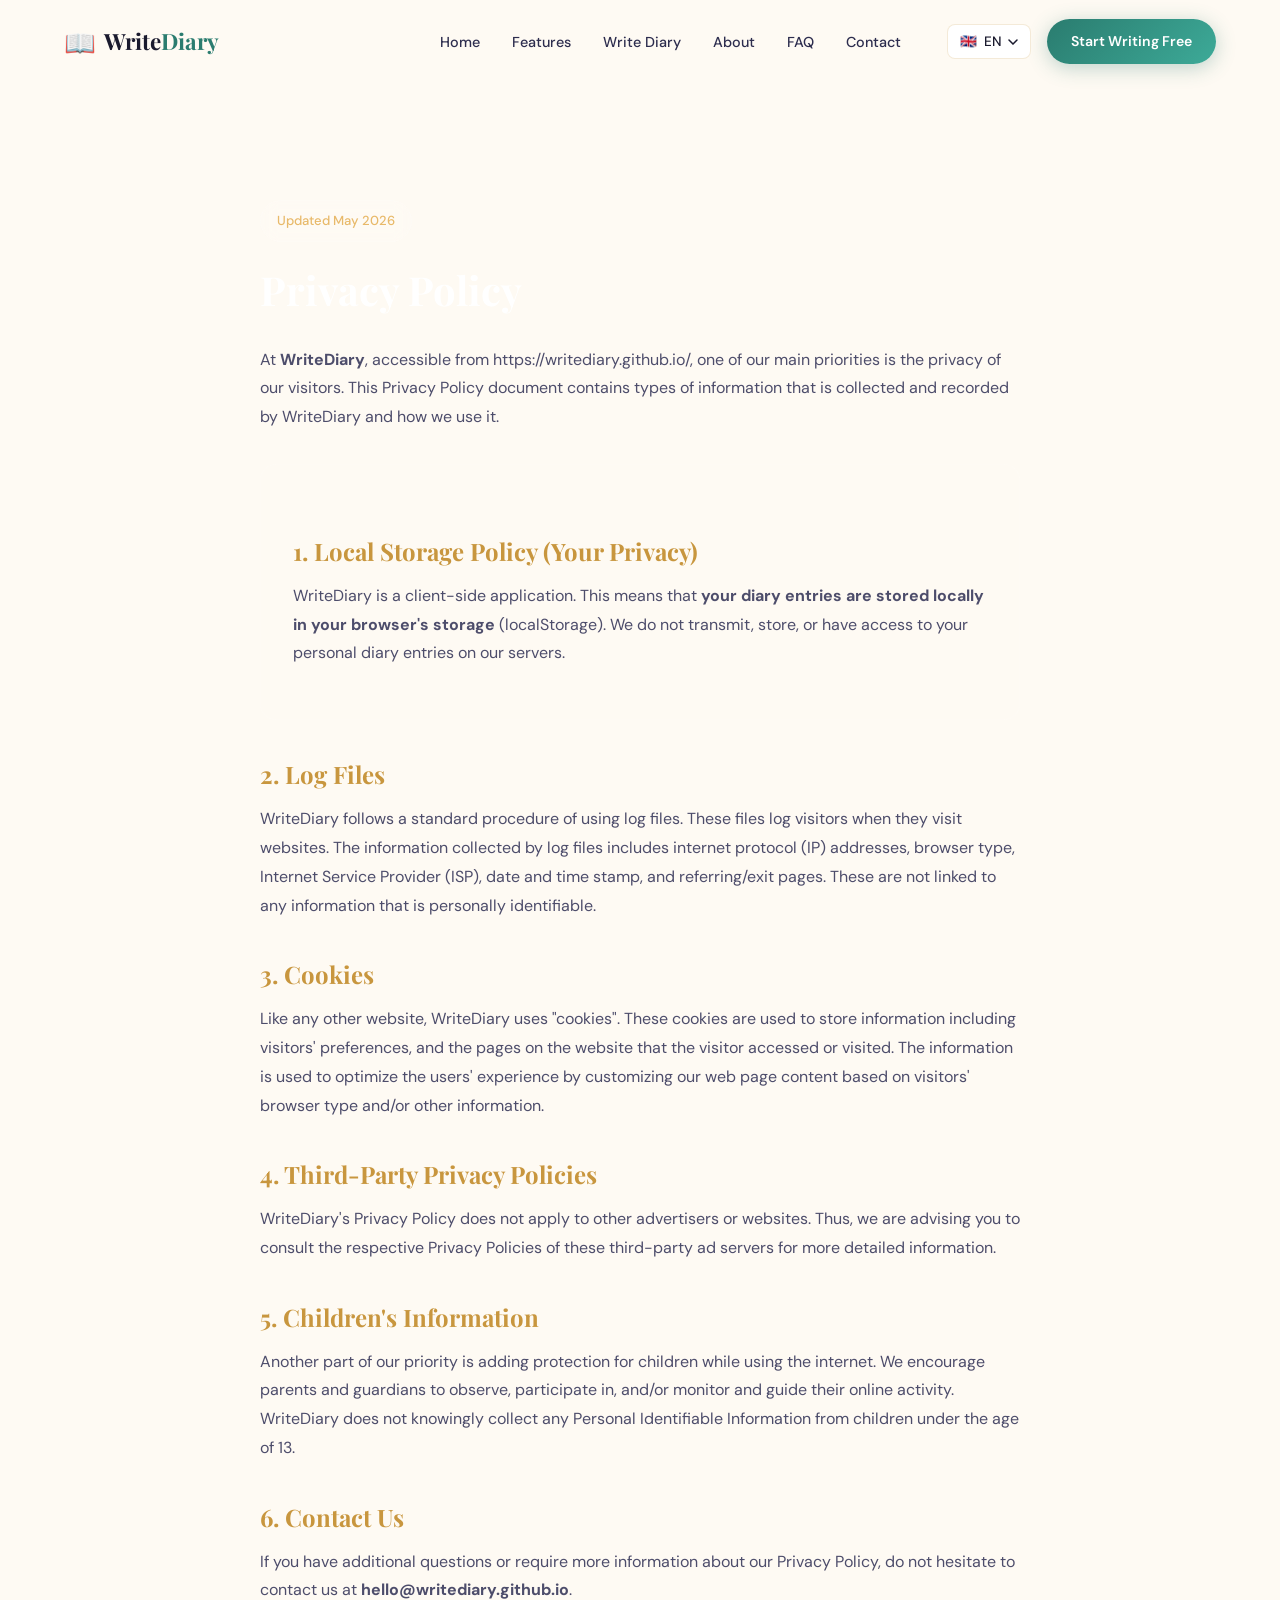
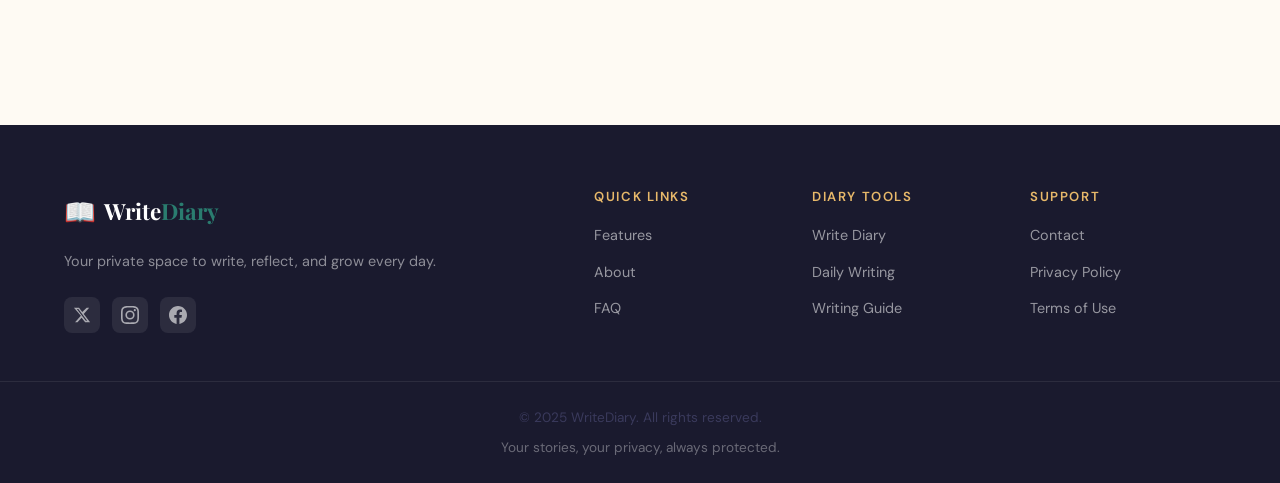
==== privacy.html @ 318371ab "Create privacy.html" ====
<!DOCTYPE html>
<html lang="en">
<head>
  <meta charset="UTF-8" />
  <meta name="viewport" content="width=device-width, initial-scale=1.0" />
  <title>Privacy Policy – WriteDiary</title>
  <meta name="description" content="Privacy Policy for WriteDiary. Learn how we protect your personal diary entries and data." />
  <link rel="stylesheet" href="css/style.css" />
  <link rel="icon" type="image/png" sizes="32x32" href="/favicon.png">
  <style>
    .legal-content { max-width: 800px; margin: 120px auto; padding: 0 20px; color: var(--text-color); line-height: 1.8; }
    .legal-content h1 { font-size: 2.5rem; margin-bottom: 2rem; color: #fff; }
    .legal-content h2 { font-size: 1.5rem; margin-top: 2.5rem; margin-bottom: 1rem; color: var(--gold); }
    .legal-content p { margin-bottom: 1.2rem; opacity: 0.9; }
    .legal-card { background: rgba(255,255,255,0.03); border: 1px solid rgba(255,255,255,0.1); padding: 2rem; border-radius: 16px; margin-top: 2rem; }
  </style>
</head>
<body>

<header id="site-header"></header>

<div class="page-wrapper">
  <article class="legal-content">
    <div class="hero-badge">Updated May 2026</div>
    <h1>Privacy Policy</h1>
    
    <p>At <strong>WriteDiary</strong>, accessible from https://writediary.github.io/, one of our main priorities is the privacy of our visitors. This Privacy Policy document contains types of information that is collected and recorded by WriteDiary and how we use it.</p>

    <div class="legal-card">
      <h2>1. Local Storage Policy (Your Privacy)</h2>
      <p>WriteDiary is a client-side application. This means that <strong>your diary entries are stored locally in your browser's storage</strong> (localStorage). We do not transmit, store, or have access to your personal diary entries on our servers.</p>
    </div>

    <h2>2. Log Files</h2>
    <p>WriteDiary follows a standard procedure of using log files. These files log visitors when they visit websites. The information collected by log files includes internet protocol (IP) addresses, browser type, Internet Service Provider (ISP), date and time stamp, and referring/exit pages. These are not linked to any information that is personally identifiable.</p>

    <h2>3. Cookies</h2>
    <p>Like any other website, WriteDiary uses "cookies". These cookies are used to store information including visitors' preferences, and the pages on the website that the visitor accessed or visited. The information is used to optimize the users' experience by customizing our web page content based on visitors' browser type and/or other information.</p>

    <h2>4. Third-Party Privacy Policies</h2>
    <p>WriteDiary's Privacy Policy does not apply to other advertisers or websites. Thus, we are advising you to consult the respective Privacy Policies of these third-party ad servers for more detailed information.</p>

    <h2>5. Children's Information</h2>
    <p>Another part of our priority is adding protection for children while using the internet. We encourage parents and guardians to observe, participate in, and/or monitor and guide their online activity. WriteDiary does not knowingly collect any Personal Identifiable Information from children under the age of 13.</p>

    <h2>6. Contact Us</h2>
    <p>If you have additional questions or require more information about our Privacy Policy, do not hesitate to contact us at <strong>hello@writediary.github.io</strong>.</p>
  </article>
</div>

<footer id="site-footer"></footer>

<script src="js/header.js"></script>
<script src="js/footer.js"></script>
</body>
</html>
---- css/style.css ----
/* =============================================
   WriteDiary - Main Stylesheet
   Educational Stylish Theme
   ============================================= */

@import url('https://fonts.googleapis.com/css2?family=Playfair+Display:ital,wght@0,400;0,600;0,700;1,400;1,600&family=DM+Sans:wght@300;400;500;600&family=Caveat:wght@400;600&display=swap');

/* ── CSS Variables ── */
:root {
  --ink: #1a1a2e;
  --ink-soft: #2d2d4e;
  --paper: #fefaf3;
  --paper-warm: #f7f0e3;
  --cream: #f0e6d3;
  --gold: #c8963e;
  --gold-light: #e8b96a;
  --teal: #2a7c6f;
  --teal-light: #3daa98;
  --coral: #e05c5c;
  --lavender: #8b6fc0;
  --white: #ffffff;
  --text-body: #3a3a5c;
  --text-muted: #7a7a9a;
  --border: rgba(200, 150, 62, 0.2);
  --shadow-sm: 0 2px 12px rgba(26,26,46,0.08);
  --shadow-md: 0 8px 32px rgba(26,26,46,0.12);
  --shadow-lg: 0 20px 60px rgba(26,26,46,0.18);
  --radius: 16px;
  --radius-sm: 8px;
  --transition: 0.35s cubic-bezier(0.4, 0, 0.2, 1);
}

/* ── Reset & Base ── */
*, *::before, *::after { box-sizing: border-box; margin: 0; padding: 0; }
html { scroll-behavior: smooth; font-size: 16px; }
body {
  font-family: 'DM Sans', sans-serif;
  background: var(--paper);
  color: var(--text-body);
  line-height: 1.7;
  overflow-x: hidden;
}
img { max-width: 100%; height: auto; display: block; }
a { text-decoration: none; color: inherit; transition: color var(--transition); }
ul { list-style: none; }
button { cursor: pointer; border: none; background: none; font-family: inherit; }

/* ── Typography ── */
h1,h2,h3,h4 { font-family: 'Playfair Display', serif; color: var(--ink); line-height: 1.2; }
h1 { font-size: clamp(2.4rem, 5vw, 4rem); }
h2 { font-size: clamp(1.8rem, 3.5vw, 2.8rem); }
h3 { font-size: clamp(1.2rem, 2.5vw, 1.6rem); }
p { color: var(--text-body); }

.section-label {
  font-family: 'DM Sans', sans-serif;
  font-size: 0.78rem;
  font-weight: 600;
  letter-spacing: 0.18em;
  text-transform: uppercase;
  color: var(--gold);
  display: block;
  margin-bottom: 0.75rem;
}
.section-title { margin-bottom: 1rem; }
.section-subtitle {
  font-size: 1.1rem;
  color: var(--text-muted);
  max-width: 560px;
  margin: 0 auto 3rem;
}
.text-center { text-align: center; }

/* ── Buttons ── */
.btn-primary {
  display: inline-flex; align-items: center; gap: 0.5rem;
  background: linear-gradient(135deg, var(--teal), var(--teal-light));
  color: var(--white);
  padding: 0.85rem 2rem;
  border-radius: 50px;
  font-weight: 600;
  font-size: 0.95rem;
  transition: var(--transition);
  box-shadow: 0 4px 20px rgba(42,124,111,0.3);
  white-space: nowrap;
}
.btn-primary:hover {
  transform: translateY(-2px);
  box-shadow: 0 8px 30px rgba(42,124,111,0.45);
  color: var(--white);
}
.btn-secondary {
  display: inline-flex; align-items: center; gap: 0.5rem;
  background: transparent;
  color: var(--ink);
  padding: 0.85rem 2rem;
  border-radius: 50px;
  font-weight: 600;
  font-size: 0.95rem;
  border: 2px solid var(--border);
  transition: var(--transition);
}
.btn-secondary:hover {
  border-color: var(--teal);
  color: var(--teal);
  transform: translateY(-2px);
}
.btn-gold {
  background: linear-gradient(135deg, var(--gold), var(--gold-light));
  color: var(--white);
  padding: 1rem 2.4rem;
  border-radius: 50px;
  font-weight: 700;
  font-size: 1rem;
  display: inline-flex; align-items: center; gap: 0.6rem;
  box-shadow: 0 6px 24px rgba(200,150,62,0.35);
  transition: var(--transition);
}
.btn-gold:hover { transform: translateY(-3px); box-shadow: 0 10px 35px rgba(200,150,62,0.5); color: var(--white); }

/* ── Navbar ── */
.navbar {
  position: fixed; top: 0; left: 0; right: 0; z-index: 1000;
  padding: 1.2rem 0;
  transition: var(--transition);
  background: transparent;
}
.navbar.scrolled {
  background: rgba(254,250,243,0.95);
  backdrop-filter: blur(20px);
  box-shadow: var(--shadow-sm);
  padding: 0.75rem 0;
}
.nav-container {
  max-width: 1200px;
  margin: 0 auto;
  padding: 0 1.5rem;
  display: flex;
  align-items: center;
  gap: 2rem;
}
.logo {
  display: flex; align-items: center; gap: 0.5rem;
  font-family: 'Playfair Display', serif;
  font-size: 1.4rem;
  font-weight: 700;
  color: var(--ink);
  flex-shrink: 0;
}
.logo-icon { font-size: 1.6rem; }
.logo-accent { color: var(--teal); }
.nav-links {
  display: flex; align-items: center; gap: 0.2rem;
  margin-left: auto;
}
.nav-links a {
  padding: 0.5rem 0.9rem;
  border-radius: var(--radius-sm);
  font-size: 0.9rem;
  font-weight: 500;
  color: var(--ink-soft);
  transition: var(--transition);
}
.nav-links a:hover { color: var(--teal); background: rgba(42,124,111,0.06); }
.nav-actions { display: flex; align-items: center; gap: 1rem; flex-shrink: 0; }
.nav-cta { padding: 0.65rem 1.5rem; font-size: 0.88rem; }
.nav-toggle { display: none; flex-direction: column; gap: 5px; padding: 6px; }
.nav-toggle span {
  display: block; width: 24px; height: 2px;
  background: var(--ink); border-radius: 2px;
  transition: var(--transition);
}
.nav-toggle.active span:nth-child(1) { transform: rotate(45deg) translate(5px,5px); }
.nav-toggle.active span:nth-child(2) { opacity: 0; }
.nav-toggle.active span:nth-child(3) { transform: rotate(-45deg) translate(5px,-5px); }

/* ── Language Selector ── */
.lang-selector { position: relative; }
.lang-btn {
  display: flex; align-items: center; gap: 0.4rem;
  padding: 0.5rem 0.75rem;
  border-radius: var(--radius-sm);
  border: 1px solid var(--border);
  background: var(--white);
  font-size: 0.85rem;
  font-weight: 500;
  color: var(--ink);
  transition: var(--transition);
}
.lang-btn:hover { border-color: var(--teal); color: var(--teal); }
.lang-dropdown {
  position: absolute; top: calc(100% + 8px); right: 0;
  background: var(--white);
  border: 1px solid var(--border);
  border-radius: var(--radius-sm);
  box-shadow: var(--shadow-md);
  min-width: 160px;
  opacity: 0; transform: translateY(-8px);
  pointer-events: none;
  transition: var(--transition);
  overflow: hidden;
}
.lang-dropdown.open { opacity: 1; transform: translateY(0); pointer-events: all; }
.lang-dropdown li {
  padding: 0.6rem 1rem;
  font-size: 0.9rem;
  cursor: pointer;
  transition: background var(--transition);
}
.lang-dropdown li:hover { background: var(--cream); }
.lang-dropdown li[aria-selected="true"] { background: rgba(42,124,111,0.08); color: var(--teal); font-weight: 600; }

/* ── Page Layout ── */
.page-wrapper { padding-top: 80px; }
section { padding: 5rem 0; }
.container { max-width: 1200px; margin: 0 auto; padding: 0 1.5rem; }

/* ── Paper texture lines ── */
.lined-bg {
  background-image: repeating-linear-gradient(
    transparent, transparent 31px,
    rgba(200,150,62,0.1) 31px, rgba(200,150,62,0.1) 32px
  );
  background-size: 100% 32px;
}

/* ── Hero ── */
#home {
  min-height: 100vh;
  background: linear-gradient(160deg, var(--ink) 0%, var(--ink-soft) 60%, #1a2a4a 100%);
  display: flex; align-items: center;
  position: relative;
  overflow: hidden;
  padding-top: 0;
}
.hero-bg-pattern {
  position: absolute; inset: 0; opacity: 0.04;
  background-image: repeating-linear-gradient(
    90deg, var(--white) 0, var(--white) 1px, transparent 0, transparent 50%
  ), repeating-linear-gradient(
    180deg, var(--white) 0, var(--white) 1px, transparent 0, transparent 50%
  );
  background-size: 40px 40px;
}
.hero-glow {
  position: absolute;
  border-radius: 50%;
  filter: blur(80px);
  pointer-events: none;
}
.hero-glow-1 {
  width: 500px; height: 500px;
  background: radial-gradient(circle, rgba(42,124,111,0.3), transparent);
  top: -100px; right: -100px;
  animation: floatGlow 8s ease-in-out infinite;
}
.hero-glow-2 {
  width: 400px; height: 400px;
  background: radial-gradient(circle, rgba(200,150,62,0.2), transparent);
  bottom: -100px; left: -50px;
  animation: floatGlow 10s ease-in-out infinite reverse;
}
@keyframes floatGlow {
  0%,100% { transform: translate(0,0); }
  50% { transform: translate(30px,-30px); }
}
.hero-content {
  position: relative; z-index: 1;
  display: grid; grid-template-columns: 1fr 1fr;
  align-items: center; gap: 4rem;
  max-width: 1200px; margin: 0 auto; padding: 0 1.5rem;
  width: 100%;
}
.hero-text { color: var(--white); }
.hero-badge {
  display: inline-flex; align-items: center; gap: 0.5rem;
  background: rgba(255,255,255,0.08);
  border: 1px solid rgba(255,255,255,0.15);
  padding: 0.5rem 1rem;
  border-radius: 50px;
  font-size: 0.82rem;
  font-weight: 500;
  color: var(--gold-light);
  margin-bottom: 1.5rem;
  backdrop-filter: blur(8px);
  animation: fadeInUp 0.8s ease both;
}
.hero-title {
  color: var(--white);
  margin-bottom: 1.2rem;
  animation: fadeInUp 0.8s ease 0.1s both;
}
.hero-title em {
  font-style: italic;
  color: var(--gold-light);
  font-family: 'Caveat', cursive;
  font-size: 1.1em;
}
.hero-subtitle {
  font-size: 1.1rem;
  color: rgba(255,255,255,0.7);
  margin-bottom: 2.5rem;
  max-width: 480px;
  animation: fadeInUp 0.8s ease 0.2s both;
}
.hero-cta {
  display: flex; gap: 1rem; flex-wrap: wrap;
  animation: fadeInUp 0.8s ease 0.3s both;
}
.hero-stats {
  display: flex; gap: 2rem; margin-top: 3rem;
  animation: fadeInUp 0.8s ease 0.4s both;
}
.hero-stat-num {
  font-family: 'Playfair Display', serif;
  font-size: 1.8rem; font-weight: 700;
  color: var(--gold-light);
}
.hero-stat-label { font-size: 0.82rem; color: rgba(255,255,255,0.55); }

/* ── Diary Mockup ── */
.hero-mockup {
  animation: fadeInRight 1s ease 0.3s both;
}
.diary-book {
  background: var(--paper);
  border-radius: 4px 20px 20px 4px;
  box-shadow: -8px 0 0 var(--gold), var(--shadow-lg), 0 0 0 1px rgba(200,150,62,0.3);
  padding: 2.5rem;
  position: relative;
  min-height: 420px;
  display: flex; flex-direction: column;
  overflow: hidden;
}
.diary-book::before {
  content: '';
  position: absolute; left: 0; top: 0; bottom: 0; width: 8px;
  background: linear-gradient(135deg, var(--gold), var(--gold-light));
  border-radius: 4px 0 0 4px;
}
.diary-header {
  display: flex; justify-content: space-between; align-items: center;
  margin-bottom: 1.5rem; padding-bottom: 1rem;
  border-bottom: 1px solid var(--border);
}
.diary-date {
  font-family: 'Caveat', cursive;
  font-size: 1.1rem; color: var(--gold);
}
.diary-mood { font-size: 1.4rem; }
.diary-body { flex: 1; }
.diary-title-input {
  font-family: 'Playfair Display', serif;
  font-size: 1.3rem; font-weight: 600;
  color: var(--ink); margin-bottom: 1rem;
  border: none; background: none; width: 100%;
  outline: none;
}
.diary-lines {
  display: flex; flex-direction: column; gap: 0.6rem;
}
.diary-line {
  height: 1px;
  background: rgba(200,150,62,0.2);
  position: relative;
}
.diary-line.has-text::after {
  content: attr(data-text);
  position: absolute; top: -10px; left: 0;
  font-family: 'Caveat', cursive;
  font-size: 1rem; color: var(--text-body);
  white-space: nowrap;
}
.diary-cursor {
  display: inline-block; width: 2px; height: 1.2em;
  background: var(--teal); vertical-align: text-bottom;
  animation: blink 1s step-end infinite; margin-left: 2px;
}
@keyframes blink { 50% { opacity: 0; } }
.diary-footer {
  display: flex; justify-content: space-between; align-items: center;
  margin-top: 1.5rem; padding-top: 1rem;
  border-top: 1px solid var(--border);
}
.diary-wc { font-size: 0.8rem; color: var(--text-muted); }
.diary-save {
  background: linear-gradient(135deg, var(--teal), var(--teal-light));
  color: var(--white); padding: 0.5rem 1.2rem;
  border-radius: 50px; font-size: 0.85rem; font-weight: 600;
}

/* ── Animations ── */
@keyframes fadeInUp {
  from { opacity: 0; transform: translateY(30px); }
  to { opacity: 1; transform: translateY(0); }
}
@keyframes fadeInRight {
  from { opacity: 0; transform: translateX(40px); }
  to { opacity: 1; transform: translateX(0); }
}
.reveal {
  opacity: 0; transform: translateY(30px);
  transition: opacity 0.7s ease, transform 0.7s ease;
}
.reveal.visible { opacity: 1; transform: translateY(0); }
.reveal-delay-1 { transition-delay: 0.1s; }
.reveal-delay-2 { transition-delay: 0.2s; }
.reveal-delay-3 { transition-delay: 0.3s; }
.reveal-delay-4 { transition-delay: 0.4s; }

/* ── Features Section ── */
#features {
  background: var(--white);
}
.features-grid {
  display: grid;
  grid-template-columns: repeat(auto-fit, minmax(300px, 1fr));
  gap: 1.5rem;
  margin-top: 1rem;
}
.feature-card {
  background: var(--paper);
  border: 1px solid var(--border);
  border-radius: var(--radius);
  padding: 2rem;
  transition: var(--transition);
  position: relative;
  overflow: hidden;
}
.feature-card::before {
  content: '';
  position: absolute; top: 0; left: 0; right: 0; height: 3px;
  background: linear-gradient(90deg, var(--teal), var(--gold));
  transform: scaleX(0); transform-origin: left;
  transition: var(--transition);
}
.feature-card:hover {
  transform: translateY(-6px);
  box-shadow: var(--shadow-md);
  border-color: transparent;
}
.feature-card:hover::before { transform: scaleX(1); }
.feature-icon {
  width: 56px; height: 56px;
  background: linear-gradient(135deg, rgba(42,124,111,0.12), rgba(42,124,111,0.06));
  border-radius: var(--radius-sm);
  display: flex; align-items: center; justify-content: center;
  font-size: 1.6rem;
  margin-bottom: 1.2rem;
}
.feature-card h3 { margin-bottom: 0.5rem; font-size: 1.15rem; }
.feature-card p { font-size: 0.92rem; color: var(--text-muted); line-height: 1.6; }

/* ── How It Works ── */
#how-it-works { background: var(--paper-warm); }
.steps-grid {
  display: grid;
  grid-template-columns: repeat(auto-fit, minmax(220px, 1fr));
  gap: 2rem;
  position: relative;
}
.steps-grid::before {
  content: '';
  position: absolute; top: 40px; left: 10%; right: 10%;
  height: 2px;
  background: linear-gradient(90deg, var(--teal), var(--gold));
  z-index: 0;
}
.step-card {
  text-align: center;
  position: relative; z-index: 1;
  background: var(--white);
  border-radius: var(--radius);
  padding: 2rem 1.5rem;
  box-shadow: var(--shadow-sm);
  transition: var(--transition);
}
.step-card:hover { transform: translateY(-6px); box-shadow: var(--shadow-md); }
.step-num {
  width: 60px; height: 60px;
  background: linear-gradient(135deg, var(--teal), var(--teal-light));
  color: var(--white);
  border-radius: 50%;
  display: flex; align-items: center; justify-content: center;
  font-family: 'Playfair Display', serif;
  font-size: 1.4rem; font-weight: 700;
  margin: 0 auto 1.2rem;
  box-shadow: 0 4px 16px rgba(42,124,111,0.3);
}
.step-card h3 { margin-bottom: 0.5rem; font-size: 1.1rem; }
.step-card p { font-size: 0.9rem; color: var(--text-muted); }

/* ── About / Why Diary Section ── */
#about {
  background: var(--white);
}
.about-grid {
  display: grid;
  grid-template-columns: 1fr 1fr;
  gap: 5rem;
  align-items: center;
}
.about-visual {
  background: linear-gradient(135deg, var(--ink), var(--ink-soft));
  border-radius: var(--radius);
  padding: 3rem 2.5rem;
  color: var(--white);
  position: relative;
  overflow: hidden;
}
.about-quote {
  font-family: 'Caveat', cursive;
  font-size: 1.8rem;
  line-height: 1.5;
  color: var(--gold-light);
  position: relative; z-index: 1;
}
.about-quote-mark {
  font-family: 'Playfair Display', serif;
  font-size: 8rem;
  color: rgba(200,150,62,0.2);
  position: absolute; top: -1rem; left: 1rem;
  line-height: 1;
}
.about-author {
  margin-top: 1.5rem;
  font-size: 0.85rem;
  color: rgba(255,255,255,0.5);
  position: relative; z-index: 1;
}
.about-text p { margin-bottom: 1.2rem; color: var(--text-body); line-height: 1.8; }
.about-benefits {
  display: flex; flex-direction: column; gap: 0.75rem;
  margin-top: 1.5rem;
}
.about-benefit {
  display: flex; align-items: flex-start; gap: 0.75rem;
  font-size: 0.95rem;
}
.benefit-check {
  width: 22px; height: 22px; flex-shrink: 0;
  background: linear-gradient(135deg, var(--teal), var(--teal-light));
  border-radius: 50%;
  display: flex; align-items: center; justify-content: center;
  color: var(--white); font-size: 0.7rem; font-weight: 700;
  margin-top: 2px;
}

/* ── Daily Diary Tips ── */
#guide {
  background: linear-gradient(135deg, var(--ink) 0%, #1e2d4a 100%);
  color: var(--white);
  position: relative; overflow: hidden;
}
#guide .section-label { color: var(--gold-light); }
#guide .section-title { color: var(--white); }
#guide .section-subtitle { color: rgba(255,255,255,0.6); }
.tips-grid {
  display: grid;
  grid-template-columns: repeat(auto-fit, minmax(240px, 1fr));
  gap: 1.5rem;
}
.tip-card {
  background: rgba(255,255,255,0.05);
  border: 1px solid rgba(255,255,255,0.1);
  border-radius: var(--radius);
  padding: 2rem;
  backdrop-filter: blur(10px);
  transition: var(--transition);
}
.tip-card:hover {
  background: rgba(255,255,255,0.1);
  border-color: rgba(200,150,62,0.4);
  transform: translateY(-4px);
}
.tip-num {
  font-family: 'Playfair Display', serif;
  font-size: 2.5rem; font-weight: 700;
  color: var(--gold); opacity: 0.5;
  margin-bottom: 0.5rem; line-height: 1;
}
.tip-card h3 { color: var(--white); margin-bottom: 0.5rem; font-size: 1rem; }
.tip-card p { color: rgba(255,255,255,0.6); font-size: 0.88rem; }

/* ── Languages Section ── */
#languages { background: var(--paper-warm); }
.lang-grid {
  display: grid;
  grid-template-columns: repeat(auto-fit, minmax(200px, 1fr));
  gap: 1.5rem;
  margin-top: 1rem;
}
.lang-card {
  background: var(--white);
  border-radius: var(--radius);
  padding: 2rem;
  text-align: center;
  border: 2px solid transparent;
  box-shadow: var(--shadow-sm);
  transition: var(--transition);
}
.lang-card:hover {
  border-color: var(--teal);
  transform: translateY(-4px);
  box-shadow: var(--shadow-md);
}
.lang-flag-big { font-size: 3.5rem; margin-bottom: 0.75rem; }
.lang-card h3 { font-size: 1.1rem; margin-bottom: 0.25rem; }
.lang-card p { font-size: 0.85rem; color: var(--text-muted); }

/* ── FAQ ── */
#faq { background: var(--white); }
.faq-grid { max-width: 760px; margin: 0 auto; display: flex; flex-direction: column; gap: 1rem; }
.faq-item {
  background: var(--paper);
  border: 1px solid var(--border);
  border-radius: var(--radius-sm);
  overflow: hidden;
  transition: var(--transition);
}
.faq-item.open { border-color: var(--teal); }
.faq-question {
  width: 100%; padding: 1.25rem 1.5rem;
  display: flex; justify-content: space-between; align-items: center;
  text-align: left;
  font-family: 'Playfair Display', serif;
  font-size: 1rem; font-weight: 600;
  color: var(--ink);
  transition: var(--transition);
}
.faq-question:hover { color: var(--teal); }
.faq-icon {
  width: 28px; height: 28px; flex-shrink: 0;
  border-radius: 50%;
  background: rgba(42,124,111,0.1);
  color: var(--teal);
  display: flex; align-items: center; justify-content: center;
  font-size: 1.2rem; transition: var(--transition);
}
.faq-item.open .faq-icon { background: var(--teal); color: var(--white); transform: rotate(45deg); }
.faq-answer {
  max-height: 0; overflow: hidden;
  transition: max-height 0.4s ease, padding 0.3s ease;
}
.faq-answer p {
  padding: 0 1.5rem 1.25rem;
  font-size: 0.93rem; color: var(--text-muted); line-height: 1.7;
}
.faq-item.open .faq-answer { max-height: 300px; }

/* ── CTA Banner ── */
#cta-banner {
  background: linear-gradient(135deg, var(--teal) 0%, var(--teal-light) 50%, #1a8f7f 100%);
  padding: 5rem 0;
  text-align: center;
}
#cta-banner h2 { color: var(--white); }
#cta-banner p { color: rgba(255,255,255,0.8); font-size: 1.1rem; margin: 1rem auto 2.5rem; max-width: 500px; }

/* ── Contact ── */
#contact { background: var(--paper-warm); }
.contact-grid {
  display: grid; grid-template-columns: 1fr 1.4fr; gap: 4rem; align-items: start;
}
.contact-info h3 { margin-bottom: 1rem; }
.contact-info p { color: var(--text-muted); margin-bottom: 1.5rem; }
.contact-items { display: flex; flex-direction: column; gap: 1rem; }
.contact-item {
  display: flex; align-items: center; gap: 0.75rem;
  font-size: 0.95rem; color: var(--text-body);
}
.contact-item-icon {
  width: 40px; height: 40px; flex-shrink: 0;
  background: linear-gradient(135deg, var(--teal), var(--teal-light));
  border-radius: var(--radius-sm);
  display: flex; align-items: center; justify-content: center;
  font-size: 1.1rem;
}
.contact-form { display: flex; flex-direction: column; gap: 1.2rem; }
.form-group { display: flex; flex-direction: column; gap: 0.4rem; }
.form-group label { font-size: 0.85rem; font-weight: 600; color: var(--ink-soft); }
.form-group input,
.form-group textarea,
.form-group select {
  background: var(--white);
  border: 1.5px solid var(--border);
  border-radius: var(--radius-sm);
  padding: 0.8rem 1rem;
  font-family: inherit; font-size: 0.93rem; color: var(--ink);
  transition: var(--transition); outline: none;
}
.form-group input:focus,
.form-group textarea:focus,
.form-group select:focus {
  border-color: var(--teal);
  box-shadow: 0 0 0 3px rgba(42,124,111,0.1);
}
.form-group textarea { resize: vertical; min-height: 120px; }
.form-success {
  background: rgba(42,124,111,0.1);
  color: var(--teal); border-radius: var(--radius-sm);
  padding: 1rem; text-align: center; font-weight: 600;
  display: none;
}
.form-success.show { display: block; }

/* ── Keywords/SEO Content Section ── */
#why-diary { background: var(--white); }
.content-cols {
  display: grid; grid-template-columns: 1fr 1fr; gap: 3rem;
}
.content-col h3 { margin-bottom: 0.75rem; color: var(--teal); font-size: 1.1rem; }
.content-col p { font-size: 0.95rem; color: var(--text-muted); line-height: 1.8; margin-bottom: 1rem; }

/* ── Footer ── */
#site-footer {
  background: var(--ink);
  color: rgba(255,255,255,0.7);
  padding: 4rem 0 0;
}
.footer-body {
  max-width: 1200px; margin: 0 auto; padding: 0 1.5rem 3rem;
  display: grid; grid-template-columns: 1.5fr 2fr; gap: 4rem;
}
.footer-brand .logo { color: var(--white); margin-bottom: 1rem; }
.footer-tagline { font-size: 0.9rem; color: rgba(255,255,255,0.5); line-height: 1.7; margin-bottom: 1.5rem; }
.footer-social { display: flex; gap: 0.75rem; }
.social-link {
  width: 36px; height: 36px;
  background: rgba(255,255,255,0.08);
  border-radius: var(--radius-sm);
  display: flex; align-items: center; justify-content: center;
  color: rgba(255,255,255,0.6);
  transition: var(--transition);
}
.social-link:hover { background: var(--teal); color: var(--white); transform: translateY(-3px); }
.footer-links { display: grid; grid-template-columns: repeat(3, 1fr); gap: 2rem; }
.footer-col h3 {
  font-family: 'DM Sans', sans-serif;
  font-size: 0.82rem; font-weight: 600;
  letter-spacing: 0.12em; text-transform: uppercase;
  color: var(--gold-light); margin-bottom: 1rem;
}
.footer-col ul { display: flex; flex-direction: column; gap: 0.6rem; }
.footer-col a {
  font-size: 0.9rem; color: rgba(255,255,255,0.55);
  transition: var(--transition);
}
.footer-col a:hover { color: var(--white); padding-left: 4px; }
.footer-bottom {
  border-top: 1px solid rgba(255,255,255,0.08);
  padding: 1.5rem;
  display: flex; justify-content: center; flex-direction: column;
  align-items: center; gap: 0.4rem;
  text-align: center;
}
.footer-bottom p { font-size: 0.85rem; }
.footer-rights { font-size: 0.78rem; color: rgba(255,255,255,0.35); }

/* ── App Page ── */
.app-layout {
  display: grid;
  grid-template-columns: 280px 1fr;
  min-height: calc(100vh - 80px);
}
.sidebar {
  background: var(--ink);
  padding: 1.5rem;
  display: flex; flex-direction: column; gap: 1rem;
  height: calc(100vh - 80px);
  position: sticky; top: 80px;
  overflow-y: auto;
}
.sidebar-header {
  display: flex; justify-content: space-between; align-items: center;
  padding-bottom: 1rem;
  border-bottom: 1px solid rgba(255,255,255,0.08);
}
.sidebar-title {
  color: var(--white);
  font-family: 'Playfair Display', serif;
  font-size: 1rem;
}
.btn-new-entry {
  background: linear-gradient(135deg, var(--teal), var(--teal-light));
  color: var(--white);
  padding: 0.5rem 1rem;
  border-radius: 50px;
  font-size: 0.82rem; font-weight: 600;
  transition: var(--transition);
}
.btn-new-entry:hover { transform: scale(1.05); }
.entry-list { display: flex; flex-direction: column; gap: 0.5rem; flex: 1; overflow-y: auto; }
.entry-item {
  background: rgba(255,255,255,0.05);
  border-radius: var(--radius-sm);
  padding: 0.75rem 1rem;
  cursor: pointer;
  border: 1px solid transparent;
  transition: var(--transition);
}
.entry-item:hover, .entry-item.active {
  background: rgba(255,255,255,0.1);
  border-color: rgba(42,124,111,0.4);
}
.entry-item-date { font-size: 0.72rem; color: var(--gold-light); margin-bottom: 0.25rem; }
.entry-item-title { color: var(--white); font-size: 0.88rem; font-weight: 500; }
.entry-item-preview { font-size: 0.78rem; color: rgba(255,255,255,0.4); margin-top: 0.2rem; white-space: nowrap; overflow: hidden; text-overflow: ellipsis; }
.no-entries {
  color: rgba(255,255,255,0.3);
  font-size: 0.85rem;
  text-align: center;
  padding: 2rem 1rem;
  font-style: italic;
}
.editor-area {
  background: var(--paper);
  display: flex; flex-direction: column;
}
.editor-toolbar {
  background: var(--white);
  border-bottom: 1px solid var(--border);
  padding: 1rem 2rem;
  display: flex; align-items: center; gap: 0.5rem; flex-wrap: wrap;
}
.toolbar-group {
  display: flex; align-items: center; gap: 0.25rem;
  padding-right: 0.75rem;
  border-right: 1px solid var(--border);
}
.toolbar-group:last-child { border-right: none; margin-left: auto; }
.toolbar-btn {
  width: 34px; height: 34px;
  border-radius: var(--radius-sm);
  display: flex; align-items: center; justify-content: center;
  font-size: 0.85rem; color: var(--text-muted);
  transition: var(--transition);
  font-weight: 600;
}
.toolbar-btn:hover { background: var(--cream); color: var(--ink); }
.toolbar-btn.active { background: var(--teal); color: var(--white); }
.mood-selector { display: flex; gap: 0.35rem; }
.mood-btn {
  font-size: 1.2rem; width: 34px; height: 34px;
  border-radius: var(--radius-sm);
  display: flex; align-items: center; justify-content: center;
  transition: var(--transition); opacity: 0.5;
}
.mood-btn:hover, .mood-btn.active { opacity: 1; background: var(--cream); transform: scale(1.2); }
.editor-main {
  flex: 1; padding: 2.5rem;
  lined-bg: true;
  background-image: repeating-linear-gradient(transparent, transparent 31px, rgba(200,150,62,0.1) 31px, rgba(200,150,62,0.1) 32px);
  background-size: 100% 32px;
}
#entryTitle {
  font-family: 'Playfair Display', serif;
  font-size: 2rem; font-weight: 700;
  color: var(--ink);
  border: none; background: none; outline: none;
  width: 100%; margin-bottom: 0.5rem;
}
#entryTitle::placeholder { color: rgba(26,26,46,0.25); }
.entry-meta {
  display: flex; align-items: center; gap: 1rem;
  margin-bottom: 2rem;
  font-size: 0.85rem; color: var(--text-muted);
}
.entry-meta-date { color: var(--gold); font-family: 'Caveat', cursive; font-size: 1rem; }
#entryContent {
  font-family: 'DM Sans', sans-serif;
  font-size: 1rem; line-height: 2; color: var(--ink);
  border: none; background: none; outline: none;
  width: 100%; min-height: 400px; resize: none;
}
#entryContent::placeholder { color: rgba(26,26,46,0.25); font-style: italic; }
.editor-statusbar {
  padding: 0.75rem 2rem;
  background: var(--white);
  border-top: 1px solid var(--border);
  display: flex; justify-content: space-between; align-items: center;
  font-size: 0.82rem; color: var(--text-muted);
}
.save-status { color: var(--teal); font-weight: 600; }

/* ── Responsive ── */
@media (max-width: 1024px) {
  .hero-content { grid-template-columns: 1fr; gap: 3rem; }
  .hero-mockup { max-width: 480px; margin: 0 auto; }
  .about-grid { grid-template-columns: 1fr; }
  .contact-grid { grid-template-columns: 1fr; }
  .footer-body { grid-template-columns: 1fr; gap: 2rem; }
  .app-layout { grid-template-columns: 1fr; }
  .sidebar { height: auto; position: relative; top: 0; }
  .content-cols { grid-template-columns: 1fr; }
}
@media (max-width: 768px) {
  .nav-links {
    position: fixed; top: 70px; left: 0; right: 0;
    background: var(--white); flex-direction: column;
    padding: 1rem; gap: 0.25rem;
    box-shadow: var(--shadow-md);
    transform: translateY(-120%); opacity: 0;
    transition: var(--transition); z-index: 999;
  }
  .nav-links.open { transform: translateY(0); opacity: 1; }
  .nav-toggle { display: flex; }
  .nav-actions .btn-primary { display: none; }
  .steps-grid::before { display: none; }
  .footer-links { grid-template-columns: 1fr 1fr; }
  .hero-stats { gap: 1.5rem; }
  section { padding: 3.5rem 0; }
  .editor-toolbar { padding: 0.75rem 1rem; }
  .editor-main { padding: 1.5rem; }
}
@media (max-width: 480px) {
  .footer-links { grid-template-columns: 1fr; }
  .hero-cta { flex-direction: column; align-items: flex-start; }
  .lang-grid { grid-template-columns: 1fr 1fr; }
}
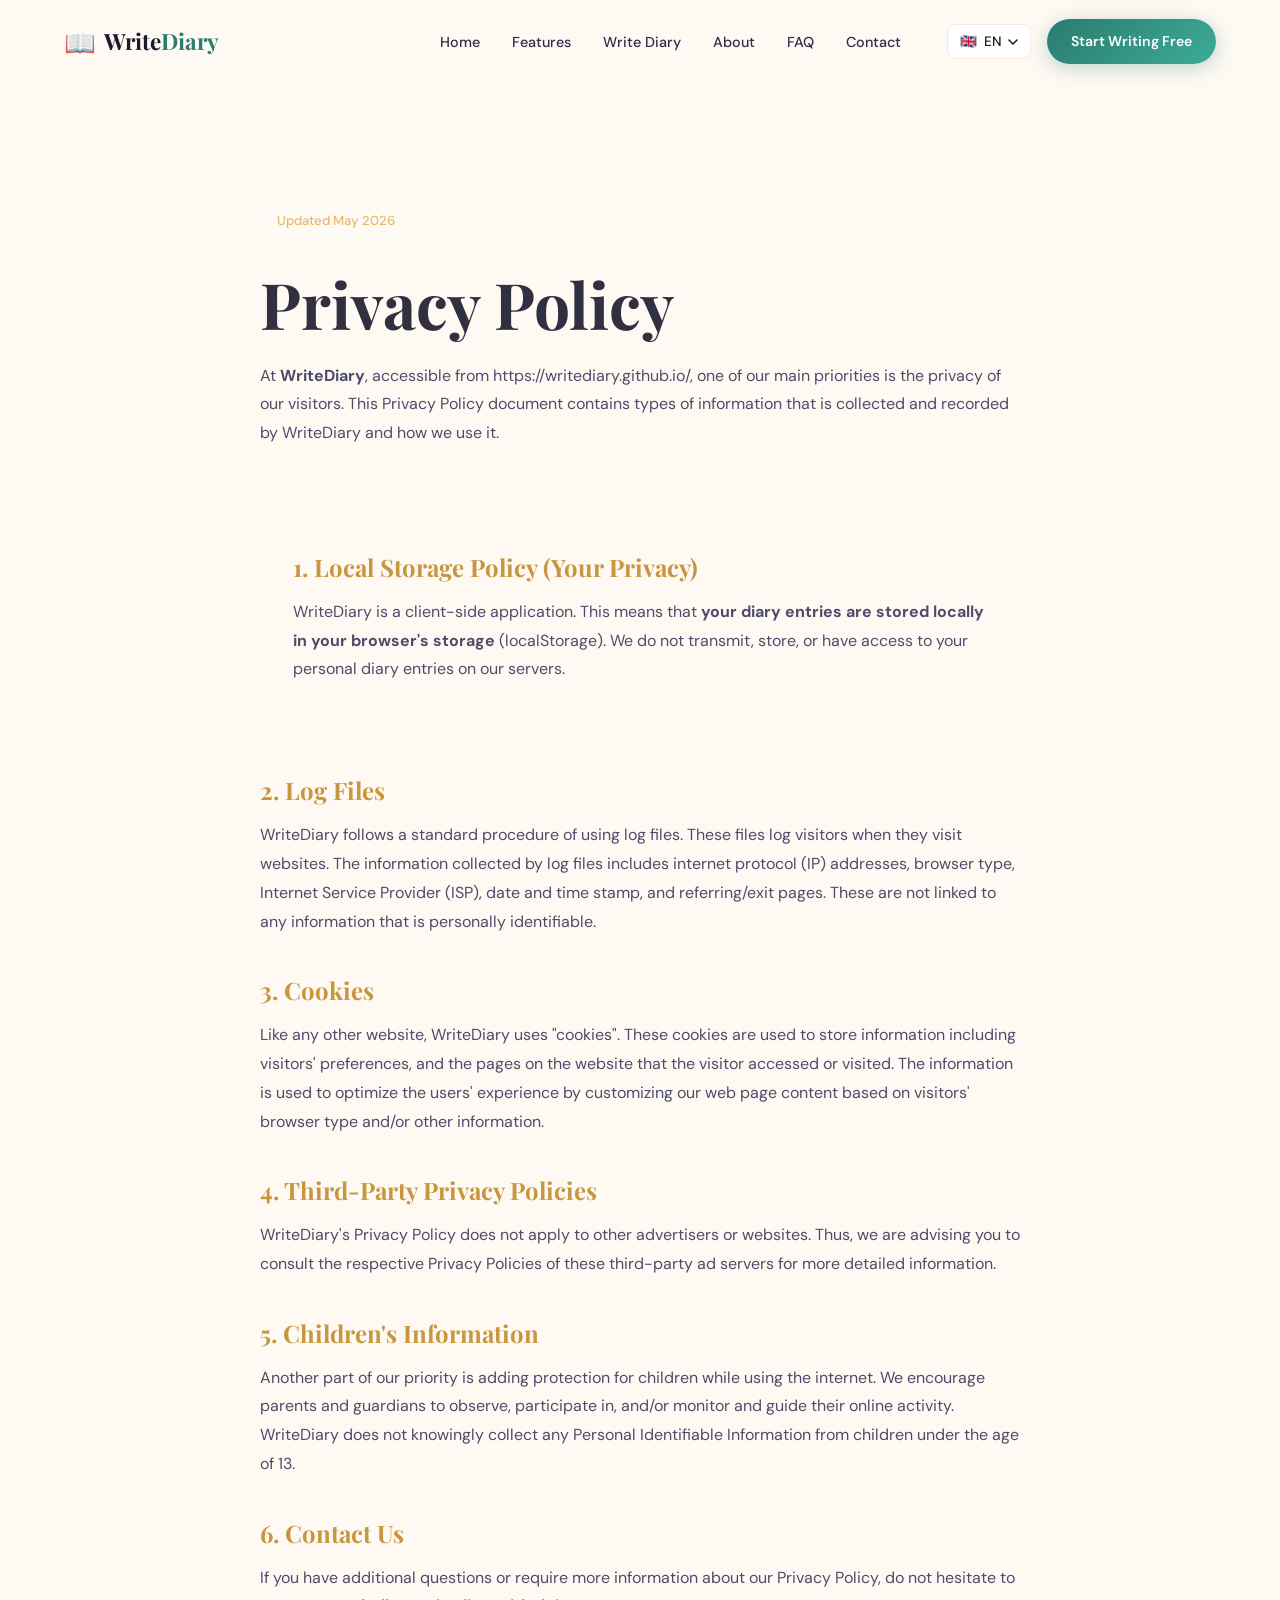
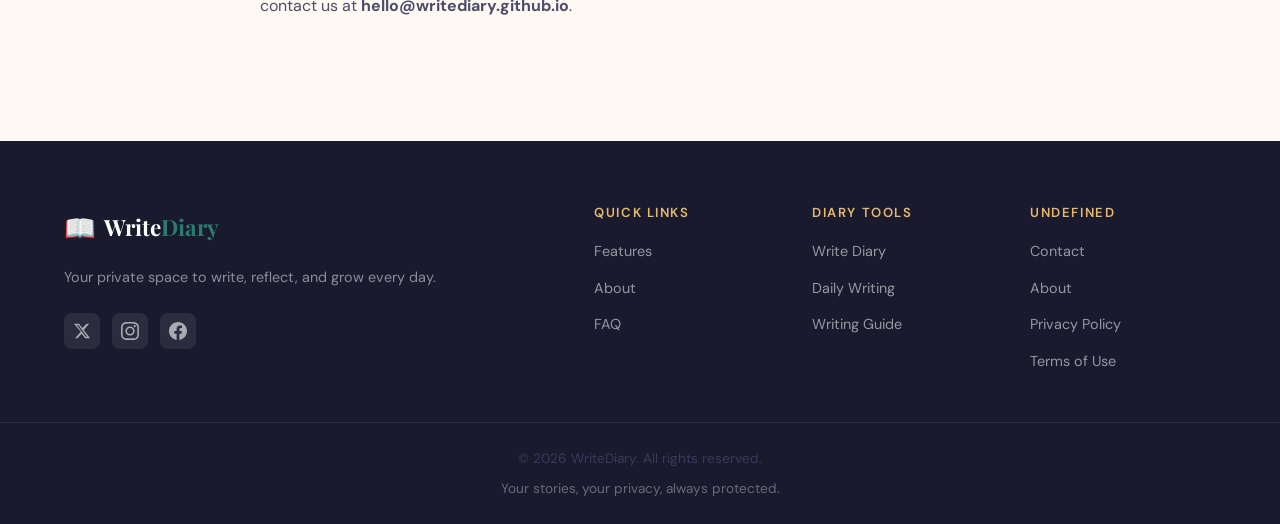
==== commit 4ff5ba21: "Update privacy.html" ====
--- a/privacy.html
+++ b/privacy.html
@@ -9,7 +9,7 @@
   <link rel="icon" type="image/png" sizes="32x32" href="/favicon.png">
   <style>
     .legal-content { max-width: 800px; margin: 120px auto; padding: 0 20px; color: var(--text-color); line-height: 1.8; }
-    .legal-content h1 { font-size: 2.5rem; margin-bottom: 2rem; color: #fff; }
+    .legal-content h1 { margin-bottom: 1.2rem; opacity: 0.9; }
     .legal-content h2 { font-size: 1.5rem; margin-top: 2.5rem; margin-bottom: 1rem; color: var(--gold); }
     .legal-content p { margin-bottom: 1.2rem; opacity: 0.9; }
     .legal-card { background: rgba(255,255,255,0.03); border: 1px solid rgba(255,255,255,0.1); padding: 2rem; border-radius: 16px; margin-top: 2rem; }
